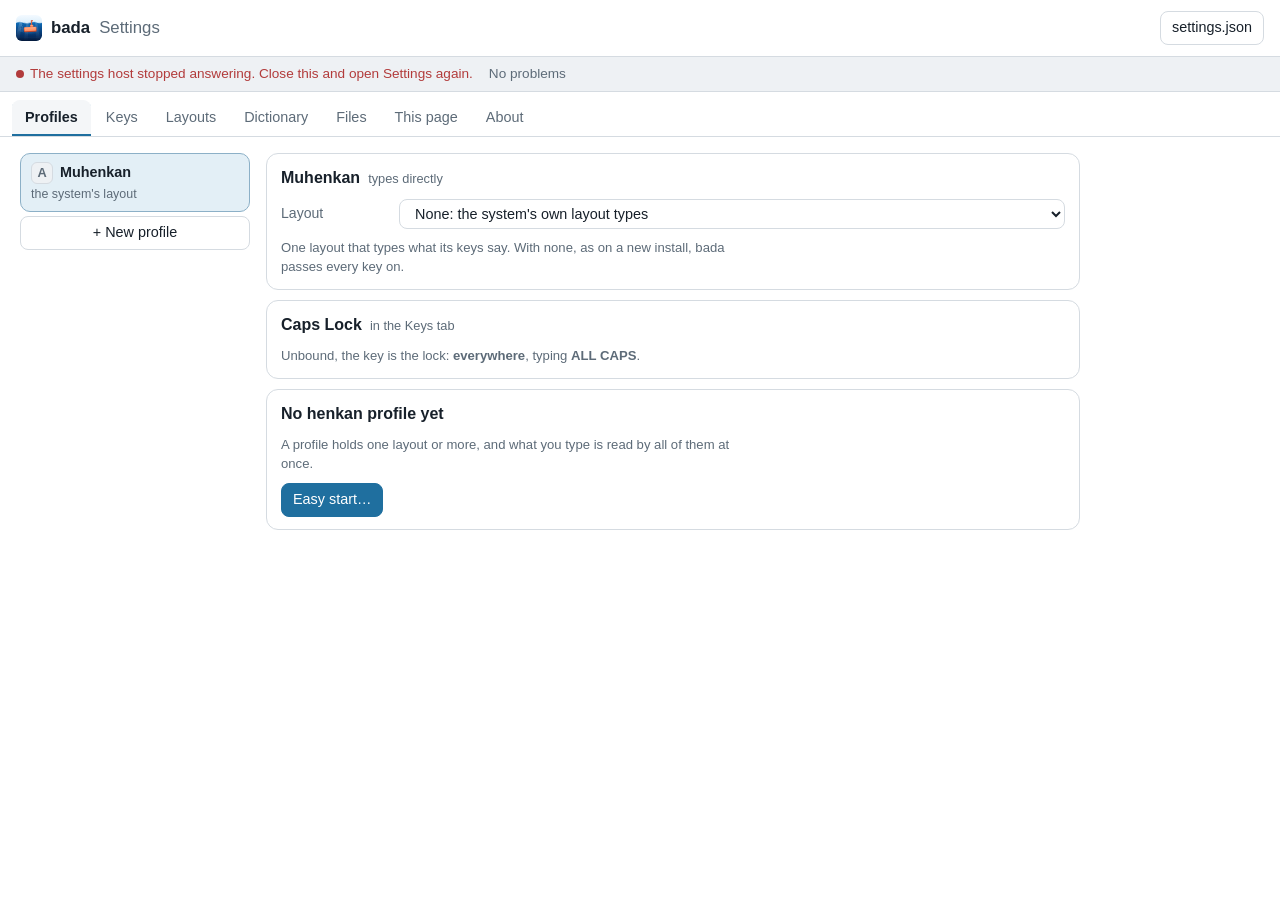
==== settings/src/index.html @ 5c41138a "bada 0.2.1: the settings page, and the command line that hosts it - settings/: one page for every pl" ====
<!DOCTYPE html>
<html lang="en">
<head>
<meta charset="utf-8">
<meta name="viewport" content="width=device-width, initial-scale=1">
<title>bada Settings</title>
<link rel="icon" href="icon.svg" type="image/svg+xml">
<link rel="stylesheet" href="style.css">
</head>
<body class="bada-page">
<div id="app" class="bada-settings window"></div>
<script type="module">
import { mount } from "./page.js";
import { httpHost } from "./host-http.js";
mount(document.getElementById("app"), httpHost());
</script>
</body>
</html>
---- settings/src/style.css ----
/* The settings page. Everything is under .bada-settings, so a page that hosts it (the web harness)
   keeps its own styles. The look is bada ime's settings dialog: a tab strip over one scrolling page. */
.bada-settings{
  color-scheme:light;
  --bg:#f4f6f8;--surface:#ffffff;--sunken:#eef1f4;--border:#d5dbe1;--text:#17202a;--muted:#5d6b78;
  --accent:#1f6f9f;--accent-text:#ffffff;--accent-soft:#e3eff6;
  --ok:#2e8b57;--warn-bg:#fff4d6;--warn-border:#e8c766;--warn-text:#6b5200;--danger:#b23b3b;
  --cap:#fbfbfa;--cap-edge:#b9bec4;--shadow:0 18px 50px rgba(23,32,42,.16);
  --ui:-apple-system,BlinkMacSystemFont,"Segoe UI","Apple SD Gothic Neo","Hiragino Sans","Noto Sans KR","Noto Sans JP",sans-serif;
  --mono:ui-monospace,"SF Mono",Menlo,Consolas,monospace;
  color:var(--text);font:15px/1.5 var(--ui);
}
@media (prefers-color-scheme: dark){
  :root:not([data-theme="light"]) .bada-settings{
    color-scheme:dark;
    --bg:#12171c;--surface:#1a2128;--sunken:#151b21;--border:#2d3741;--text:#e6ebef;--muted:#9aa7b3;
    --accent:#6fb3dc;--accent-text:#0d1318;--accent-soft:#1d3342;
    --ok:#76c79a;--warn-bg:#3a3015;--warn-border:#7a6420;--warn-text:#f0d98a;--danger:#e88a8a;
    --cap:#353c44;--cap-edge:#20262c;--shadow:0 18px 50px rgba(0,0,0,.5);
  }
}
:root[data-theme="dark"] .bada-settings{
  color-scheme:dark;
  --bg:#12171c;--surface:#1a2128;--sunken:#151b21;--border:#2d3741;--text:#e6ebef;--muted:#9aa7b3;
  --accent:#6fb3dc;--accent-text:#0d1318;--accent-soft:#1d3342;
  --ok:#76c79a;--warn-bg:#3a3015;--warn-border:#7a6420;--warn-text:#f0d98a;--danger:#e88a8a;
  --cap:#353c44;--cap-edge:#20262c;--shadow:0 18px 50px rgba(0,0,0,.5);
}

/* The page of its own, as `bada settings` serves it. */
body.bada-page{margin:0;background:#f4f6f8;padding:0}
@media (prefers-color-scheme: dark){body.bada-page{background:#12171c}}
body.bada-page .bada-settings.window{min-height:100vh;background:var(--surface)}

.bada-settings *,.bada-settings *::before,.bada-settings *::after{box-sizing:border-box}
.bada-settings button,.bada-settings select,.bada-settings input,.bada-settings textarea{font:inherit;color:inherit}
.bada-settings button,.bada-settings select{font-size:.9rem;border:1px solid var(--border);background:var(--surface);padding:5px 11px;border-radius:8px;cursor:pointer}
.bada-settings button:hover,.bada-settings select:hover{border-color:color-mix(in srgb,var(--accent) 55%,var(--border))}
.bada-settings button:disabled,.bada-settings select:disabled,.bada-settings input:disabled{opacity:.5;cursor:default}
.bada-settings button.primary{background:var(--accent);border-color:var(--accent);color:var(--accent-text)}
.bada-settings button.quiet{border-color:transparent;background:transparent;color:var(--muted);padding:3px 7px}
.bada-settings button.quiet:hover{color:var(--text);background:var(--sunken)}
.bada-settings button.quiet.start{justify-self:start;padding-left:0}
.bada-settings button.danger{color:var(--danger)}
.bada-settings button.link{border:0;background:transparent;padding:0;color:var(--accent);text-decoration:underline;font-size:inherit}
.bada-settings button.recording{border-color:var(--accent);box-shadow:0 0 0 3px color-mix(in srgb,var(--accent) 22%,transparent)}
.bada-settings :focus-visible{outline:2px solid var(--accent);outline-offset:2px}
.bada-settings input[type=text],.bada-settings input[type=number],.bada-settings textarea{border:1px solid var(--border);background:var(--bg);border-radius:7px;padding:4px 8px}
.bada-settings input[type=number]{width:70px;text-align:right;font-variant-numeric:tabular-nums}
.bada-settings input[type=checkbox]{accent-color:var(--accent);width:15px;height:15px;flex:none}
.bada-settings h2,.bada-settings h3,.bada-settings p{margin:0}
.bada-settings h3{font-size:1rem;text-wrap:balance}
.bada-settings a{color:var(--accent)}
.bada-settings .muted{color:var(--muted)}
.bada-settings .small{font-size:.85rem}
.bada-settings .mono{font-family:var(--mono);font-size:.82em}
.bada-settings .hint{color:var(--muted);font-size:.82rem;max-width:66ch}
.bada-settings .row{display:flex;gap:8px;align-items:center;flex-wrap:wrap}
.bada-settings .row.end{justify-content:flex-end}
.bada-settings .row.top-aligned{align-items:flex-start;flex-wrap:nowrap}
.bada-settings .check{display:flex;gap:8px;align-items:flex-start}
.bada-settings .check input{margin-top:4px}
.bada-settings .grow{flex:1;min-width:0}
.bada-settings .right{text-align:right}
.bada-settings .stack{display:grid;gap:10px;align-content:start;min-width:0}
.bada-settings .stack.tight{gap:4px}

.bada-settings .top{display:flex;align-items:center;gap:10px 14px;padding:11px 16px;border-bottom:1px solid var(--border);flex-wrap:wrap;background:var(--surface)}
.bada-settings .brand{display:flex;align-items:center;gap:9px;font-size:1.05rem}
.bada-settings .brand img{display:block}
.bada-settings .top button[aria-pressed="true"]{background:var(--accent-soft);border-color:color-mix(in srgb,var(--accent) 45%,var(--border))}
.bada-settings .status{display:flex;gap:8px 16px;align-items:center;flex-wrap:wrap;padding:7px 16px;border-bottom:1px solid var(--border);background:var(--sunken);font-size:.85rem;color:var(--muted)}
.bada-settings .dot{display:inline-block;width:8px;height:8px;border-radius:50%;background:var(--ok);margin-right:6px}
.bada-settings .dot.warn{background:var(--warn-border)}
.bada-settings .dot.bad{background:var(--danger)}
.bada-settings .problems{display:grid;gap:4px;width:100%;margin:2px 0 4px;padding:8px 10px;border:1px solid var(--warn-border);background:var(--warn-bg);color:var(--warn-text);border-radius:9px}
.bada-settings .tabs{display:flex;gap:2px;padding:8px 12px 0;border-bottom:1px solid var(--border);overflow-x:auto;background:var(--surface)}
.bada-settings .tabs button{border:0;border-radius:8px 8px 0 0;background:transparent;padding:7px 13px;color:var(--muted);white-space:nowrap}
.bada-settings .tabs button[aria-selected="true"]{color:var(--text);background:var(--bg);font-weight:600;box-shadow:inset 0 -2px 0 var(--accent)}
.bada-settings .body{display:grid;grid-template-columns:minmax(0,1fr);background:var(--surface)}
.bada-settings .body.with-json{grid-template-columns:minmax(0,1fr) minmax(260px,340px)}
.bada-settings .page{padding:16px 20px 28px;display:grid;grid-template-columns:minmax(0,1fr);gap:14px;align-content:start;min-width:0;width:100%;max-width:1100px}
.bada-settings .json{border-left:1px solid var(--border);background:var(--sunken);min-width:0}
.bada-settings .json[hidden]{display:none}
.bada-settings .json header{padding:8px 12px;border-bottom:1px solid var(--border);font-size:.82rem;color:var(--muted);display:flex;justify-content:space-between;gap:8px}
.bada-settings .json pre{margin:0;padding:10px 12px;font:11.5px/1.5 var(--mono);overflow:auto;max-height:80vh;white-space:pre;tab-size:2;user-select:text;-webkit-user-select:text}

.bada-settings .split{display:grid;grid-template-columns:230px minmax(0,1fr);gap:16px;align-items:start}
.bada-settings .list{display:grid;gap:4px}
.bada-settings .item{display:grid;gap:1px;text-align:left;width:100%;padding:8px 10px;border-radius:10px;border:1px solid transparent;background:transparent}
.bada-settings .item:hover{background:var(--sunken)}
.bada-settings .item[aria-current="true"]{background:var(--accent-soft);border-color:color-mix(in srgb,var(--accent) 40%,var(--border))}
.bada-settings .item b{font-weight:600}
.bada-settings .item small{color:var(--muted);font-size:.78rem;overflow:hidden;text-overflow:ellipsis;white-space:nowrap}
.bada-settings .badge{display:inline-grid;place-items:center;min-width:22px;height:22px;padding:0 5px;border-radius:6px;background:var(--accent);color:var(--accent-text);font-size:.8rem;font-weight:600;margin-right:7px}
.bada-settings .badge.plain{background:var(--sunken);color:var(--muted);border:1px solid var(--border)}
.bada-settings .card{border:1px solid var(--border);border-radius:12px;padding:12px 14px;display:grid;gap:9px;min-width:0}
.bada-settings .card > h3{display:flex;gap:8px;align-items:baseline;flex-wrap:wrap}
.bada-settings .card > h3 small{font-weight:400;color:var(--muted);font-size:.8rem}
.bada-settings .field{display:grid;grid-template-columns:110px minmax(0,1fr);gap:8px;align-items:center}
.bada-settings .field > span:first-child{color:var(--muted);font-size:.88rem}
.bada-settings .field select,.bada-settings .field input[type=text]{width:100%;min-width:0}
.bada-settings .pill{display:inline-block;font-size:.72rem;line-height:1;padding:3px 7px;border-radius:999px;border:1px solid var(--border);color:var(--muted);white-space:nowrap;background:transparent}
.bada-settings .pill.on{border-color:color-mix(in srgb,var(--accent) 50%,var(--border));color:var(--accent);background:var(--accent-soft)}
.bada-settings .pill.warn{border-color:var(--warn-border);background:var(--warn-bg);color:var(--warn-text)}
.bada-settings button.pill{padding:5px 9px;font-size:.78rem}
.bada-settings .cand{display:grid;grid-template-columns:auto minmax(0,1fr) auto auto auto;gap:8px;align-items:center;padding:5px 0;border-top:1px solid var(--border)}
.bada-settings .cand:first-of-type{border-top:0}
.bada-settings .cand .name{min-width:0;overflow-wrap:anywhere}
.bada-settings .order{display:flex;flex-direction:column}
.bada-settings .order button{padding:0 5px;line-height:1.05;font-size:.7rem;border-radius:5px}
.bada-settings .forms{display:grid;gap:3px;padding:8px 10px;background:var(--sunken);border-radius:9px;font-size:.88rem}
.bada-settings .forms.off{opacity:.55}
.bada-settings .forms div{display:flex;gap:10px}
.bada-settings .forms i{font-style:normal;color:var(--muted);font-variant-numeric:tabular-nums;width:2.2em;text-align:right}

.bada-settings kbd{font:inherit;font-size:.85rem;display:inline-block;min-width:26px;text-align:center;border:1px solid var(--cap-edge);border-bottom-width:2px;border-radius:6px;padding:1px 7px;background:var(--cap);color:var(--text);white-space:nowrap}
.bada-settings .strip{display:grid;grid-template-columns:repeat(auto-fit,minmax(118px,1fr));gap:8px}
.bada-settings .keytile{border:1px solid var(--border);border-radius:10px;padding:8px 9px;display:grid;gap:4px;align-content:start;background:var(--bg)}
.bada-settings .keytile.off{opacity:.55;border-style:dashed}
.bada-settings .keytile small{color:var(--muted);font-size:.74rem;line-height:1.3}
.bada-settings .binding{display:grid;grid-template-columns:150px minmax(0,1fr) auto;gap:6px 12px;align-items:start;padding:9px 0;border-top:1px solid var(--border)}
.bada-settings .binding:first-of-type{border-top:0}
.bada-settings .binding .on{grid-row:span 2}
.bada-settings .binding.inactive .on,.bada-settings .binding.inactive .does{opacity:.5}
.bada-settings .does{display:flex;flex-wrap:wrap;gap:5px;align-items:center}
.bada-settings .chip{display:inline-flex;align-items:center;gap:4px;border:1px solid var(--border);background:var(--bg);border-radius:8px;padding:2px 8px;font-size:.86rem}
.bada-settings .chip.warn{border-color:var(--warn-border);background:var(--warn-bg);color:var(--warn-text)}
.bada-settings .chip button{border:0;background:transparent;padding:0 0 0 3px;color:var(--muted);font-size:.9rem;line-height:1}
.bada-settings .else{color:var(--muted);font-size:.74rem}
.bada-settings .says{grid-column:2 / -1;color:var(--muted);font-size:.8rem}
.bada-settings .says.editor{color:var(--text);font-size:.9rem;display:grid;gap:6px;padding:8px 10px;background:var(--sunken);border-radius:9px}
.bada-settings select.small{font-size:.8rem;padding:2px 6px;border-radius:7px}

.bada-settings table{border-collapse:collapse;width:100%;font-size:.9rem}
.bada-settings th,.bada-settings td{text-align:left;padding:6px 8px;border-top:1px solid var(--border);vertical-align:middle}
.bada-settings th{border-top:0;color:var(--muted);font-weight:500;font-size:.8rem}
.bada-settings tr.pick{cursor:pointer}
.bada-settings tr.pick:hover td{background:var(--sunken)}
.bada-settings tr[aria-current="true"] td{background:var(--accent-soft)}
.bada-settings tr[hidden]{display:none}
.bada-settings .scroll{overflow-x:auto}
.bada-settings .searchbar{display:flex;align-items:center;gap:8px;border:1px solid var(--border);background:var(--bg);border-radius:10px;padding:3px 10px}
.bada-settings .searchbar:focus-within{border-color:var(--accent);box-shadow:0 0 0 3px color-mix(in srgb,var(--accent) 20%,transparent)}
.bada-settings .searchbar .glass{color:var(--muted);font-size:1.15rem;line-height:1}
.bada-settings input.search{flex:1;min-width:0;border:0;background:transparent;padding:5px 0;outline:none;-webkit-appearance:none;appearance:none}
.bada-settings input.search::-webkit-search-cancel-button{display:none}
.bada-settings textarea.code{font:12px/1.45 var(--mono);width:100%;min-height:260px;resize:vertical;tab-size:2;white-space:pre}
.bada-settings .banner{border:1px solid var(--warn-border);background:var(--warn-bg);color:var(--warn-text);border-radius:10px;padding:8px 12px;font-size:.88rem;width:100%}
.bada-settings .okline{color:var(--ok)}
.bada-settings .errline{color:var(--danger)}
.bada-settings .warnline{color:var(--warn-text)}
.bada-settings .about{display:grid;gap:8px;justify-items:start}
.bada-settings .about h2{font-size:1.6rem}

.bada-settings dialog.first{border:1px solid var(--border);border-radius:14px;padding:0;width:min(460px,94vw);background:var(--surface);color:var(--text);box-shadow:var(--shadow)}
.bada-settings dialog.first::backdrop{background:rgba(0,0,0,.35)}
.bada-settings .dialog-head{display:flex;justify-content:space-between;align-items:center;padding:12px 16px;border-bottom:1px solid var(--border)}
.bada-settings .dialog-body{padding:14px 16px 16px;display:grid;gap:12px}

@media (max-width:860px){
  .bada-settings .body.with-json{grid-template-columns:minmax(0,1fr)}
  .bada-settings .json{border-left:0;border-top:1px solid var(--border)}
  .bada-settings .json pre{max-height:320px}
}
@media (max-width:700px){
  .bada-settings .split{grid-template-columns:minmax(0,1fr)}
  .bada-settings .list{grid-auto-flow:column;grid-auto-columns:minmax(170px,1fr);overflow-x:auto;padding-bottom:4px}
  .bada-settings .binding{grid-template-columns:minmax(0,1fr) auto}
  .bada-settings .binding .on{grid-row:auto}
  .bada-settings .binding .does,.bada-settings .says{grid-column:1 / -1}
  .bada-settings .field{grid-template-columns:minmax(0,1fr)}
  .bada-settings .page{padding:14px 14px 20px}
}
@media (prefers-reduced-motion: reduce){.bada-settings *{transition:none!important;scroll-behavior:auto!important}}
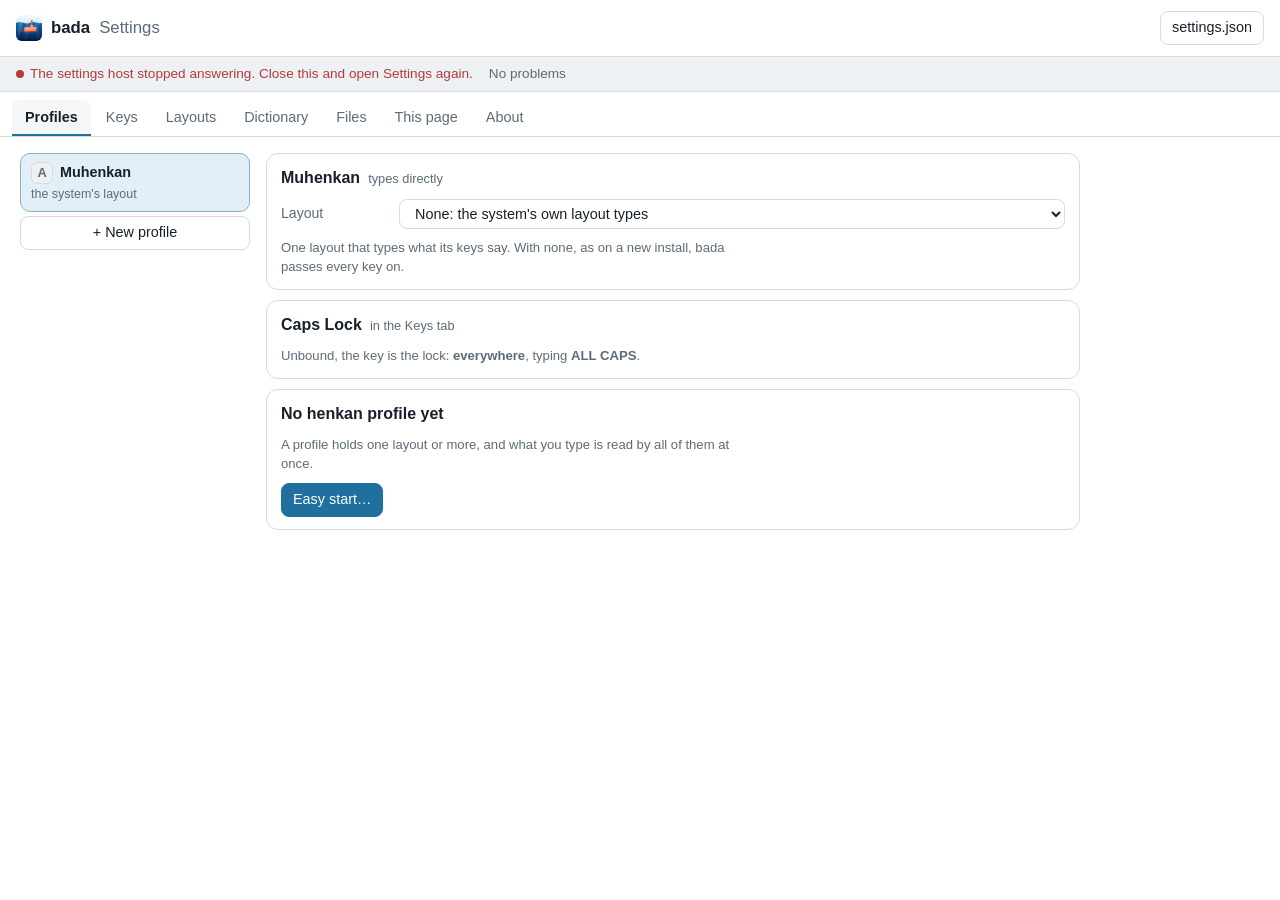
==== commit b6a14ebe: ""bada settings" in lowercase, and an installer that replaces a running bada.exe The launcher entries" ====
--- a/settings/src/index.html
+++ b/settings/src/index.html
@@ -3,7 +3,7 @@
 <head>
 <meta charset="utf-8">
 <meta name="viewport" content="width=device-width, initial-scale=1">
-<title>bada Settings</title>
+<title>bada settings</title>
 <link rel="icon" href="icon.svg" type="image/svg+xml">
 <link rel="stylesheet" href="style.css">
 </head>
--- a/settings/src/style.css
+++ b/settings/src/style.css
@@ -35,6 +35,8 @@
 .bada-settings *,.bada-settings *::before,.bada-settings *::after{box-sizing:border-box}
 .bada-settings button,.bada-settings select,.bada-settings input,.bada-settings textarea{font:inherit;color:inherit}
 .bada-settings button,.bada-settings select{font-size:.9rem;border:1px solid var(--border);background:var(--surface);padding:5px 11px;border-radius:8px;cursor:pointer}
+.bada-settings a.button{font-size:.9rem;border:1px solid var(--border);background:var(--surface);padding:5px 11px;border-radius:8px;color:inherit;text-decoration:none}
+.bada-settings a.button:hover{border-color:color-mix(in srgb,var(--accent) 55%,var(--border))}
 .bada-settings button:hover,.bada-settings select:hover{border-color:color-mix(in srgb,var(--accent) 55%,var(--border))}
 .bada-settings button:disabled,.bada-settings select:disabled,.bada-settings input:disabled{opacity:.5;cursor:default}
 .bada-settings button.primary{background:var(--accent);border-color:var(--accent);color:var(--accent-text)}
